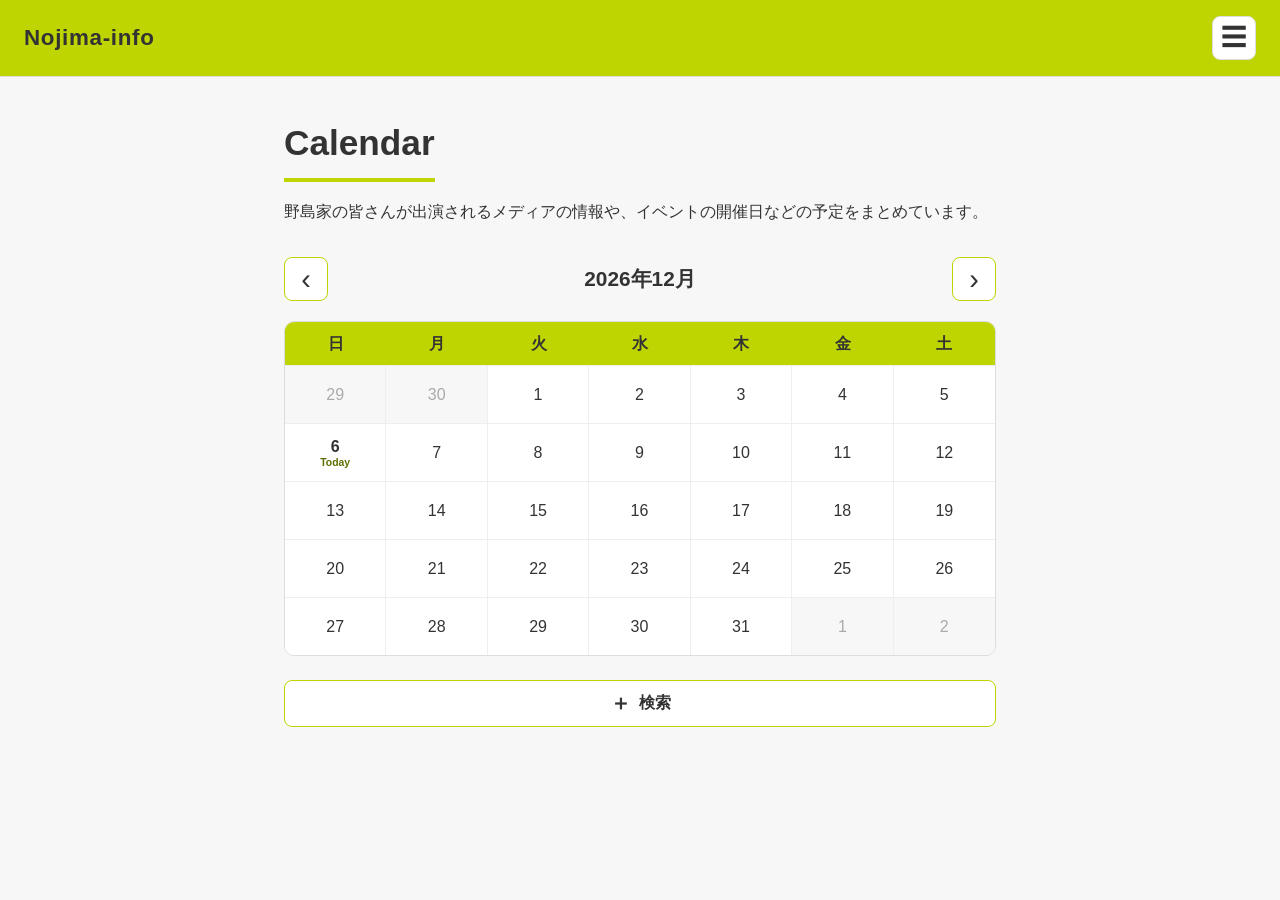
==== calendar.html @ 1ffdad1c "Update calendar.html" ====
<!DOCTYPE html>
<html lang="ja">
<head>
<meta charset="UTF-8">
<meta name="viewport" content="width=device-width, initial-scale=1.0">
<title>Calendar｜Nojima-info</title>
<link rel="stylesheet" href="style.css">
</head>
<body>
<header>
<h1>Nojima-info</h1>
<button class="menu-button" type="button" aria-label="Open menu" aria-expanded="false">☰</button>
</header>
<nav class="menu">
<a href="index.html">Top</a>
<a href="calendar.html">Calendar</a>
<a href="music.html">Music</a>
<a href="profile.html">Profile</a>
</nav>
<main class="page-content calendar-page">
<h2 class="calendar-page-title">Calendar</h2>
<p class="calendar-page-description">野島家の皆さんが出演されるメディアの情報や、イベントの開催日などの予定をまとめています。</p>
<section class="calendar-controls">
<button id="prev-month" type="button" aria-label="前の月">‹</button>
<label class="calendar-month-picker">
<input id="month-picker" type="month" aria-label="表示する年月">
<span id="calendar-title">2026年9月</span>
</label>
<button id="next-month" type="button" aria-label="次の月">›</button>
</section>
<section class="calendar" aria-label="カレンダー">
<div class="calendar-weekdays">
<div>日</div>
<div>月</div>
<div>火</div>
<div>水</div>
<div>木</div>
<div>金</div>
<div>土</div>
</div>
<div class="calendar-days" id="calendar-days"></div>
</section>
<section class="selected-date" id="selected-date" hidden>
<h3 id="selected-date-title"></h3>
<p>この日の予定はありません。</p>
</section>
<section class="calendar-search">
<button id="search-toggle" class="calendar-search-toggle" type="button" aria-expanded="false" aria-controls="calendar-search-panel">
<span id="search-toggle-icon">＋</span>
<span>検索</span>
</button>
<div id="calendar-search-panel" class="calendar-search-panel" hidden>
<div class="search-group">
<h3>出演者で検索</h3>
<div class="search-options">
<label><input type="checkbox" name="member" value="野島昭生さん">昭生さん</label>
<label><input type="checkbox" name="member" value="野島裕史さん">裕史さん</label>
<label><input type="checkbox" name="member" value="野島健児さん">健児さん</label>
<label><input type="checkbox" name="member" value="野島透也さん">透也さん</label>
<label><input type="checkbox" name="member" value="野島悠生さん">悠生さん</label>
<label><input type="checkbox" name="member" value="野島瑠玖さん">瑠玖さん</label>
</div>
<div class="search-actions">
<button class="search-button" type="button">検索</button>
<button class="clear-button" type="button">クリア</button>
</div>
</div>
<div class="search-group">
<h3>予定の種類で検索</h3>
<div class="search-options">
<label><input type="checkbox" name="type" value="アニメ">アニメ</label>
<label><input type="checkbox" name="type" value="CD">CD</label>
<label><input type="checkbox" name="type" value="イベント">イベント</label>
<label><input type="checkbox" name="type" value="ラジオ">ラジオ</label>
<label><input type="checkbox" name="type" value="その他">その他</label>
</div>
<div class="search-actions">
<button class="search-button" type="button">検索</button>
<button class="clear-button" type="button">クリア</button>
</div>
</div>
<div class="search-group">
<h3>キーワードで検索</h3>
<div class="search-keyword">
<input id="search-keyword" type="text" placeholder="イベント名などを入力">
</div>
<div class="search-actions">
<button class="search-button" type="button">検索</button>
<button class="clear-button" type="button">クリア</button>
</div>
</div>
</div>
</section>
<section class="search-results" id="search-results" hidden>
<h3>検索結果</h3>
<p id="search-result-count">ヒット数・0件</p>
<div id="search-result-list"></div>
</section>
</main>
<script src="menu.js"></script>
<script src="calendar.js"></script>
</body>
</html>
---- style.css ----
:root{
--main-color:#BED501;
--main-color-light:#f4f8d6;
--main-color-dark:#5f6d00;
--text-color:#333;
--background-color:#f7f7f7;
--surface-color:#fff;
--border-color:#ddd;
--border-light-color:#eee;
}
@media(prefers-color-scheme:dark){
:root{
--main-color:#FFD745;
--main-color-light:#4a411f;
--main-color-dark:#FFD745;
--text-color:#eeeeee;
--background-color:#17191d;
--surface-color:#24272d;
--border-color:#454a54;
--border-light-color:#353a43;
}
.menu a{
color:#333!important;
}
}
*{box-sizing:border-box}
html{font-size:16px}
body{margin:0;font-family:-apple-system,BlinkMacSystemFont,"Hiragino Kaku Gothic ProN","Yu Gothic",Meiryo,sans-serif;background:var(--background-color);color:var(--text-color);line-height:1.7}
header{position:sticky;top:0;z-index:1000;display:flex;align-items:center;justify-content:space-between;min-height:64px;padding:12px 16px;background:var(--main-color);border-bottom:1px solid var(--border-color)}
header h1{margin:0;font-size:1.25rem;letter-spacing:.03em;color:#333}
.menu-button{display:flex;align-items:center;justify-content:center;width:44px;height:44px;border:1px solid var(--border-color);border-radius:8px;background:var(--surface-color);color:var(--text-color);font-size:1.6rem;line-height:1;cursor:pointer}
.menu{position:fixed;inset:0;z-index:999;display:flex;flex-direction:column;align-items:center;justify-content:center;background:var(--main-color);padding:80px 24px 40px;opacity:0;visibility:hidden;pointer-events:none;transition:opacity .25s ease,visibility .25s ease}
.menu.open{opacity:1;visibility:visible;pointer-events:auto}
.menu a{display:block;padding:14px 32px;color:#333;text-decoration:none;font-size:1.3rem;font-weight:bold;text-align:center;border:0;opacity:0;transform:translateY(10px);transition:opacity .25s ease,transform .25s ease}
.menu.open a{opacity:1;transform:translateY(0)}
.menu.open a:nth-child(1){transition-delay:.08s}
.menu.open a:nth-child(2){transition-delay:.14s}
.menu.open a:nth-child(3){transition-delay:.20s}
.menu.open a:nth-child(4){transition-delay:.26s}
.page-content{width:100%;max-width:900px;margin:0 auto;padding:24px 16px}
.page-content h2{margin:0 0 16px;font-size:1.35rem;line-height:1.5}
.page-content p{margin:0 0 12px}
a{color:var(--main-color-dark)}
button:focus-visible,a:focus-visible{outline:3px solid var(--main-color);outline-offset:3px}
@media(min-width:768px){
.menu{top:72px}
header{padding:16px 24px}
header h1{font-size:1.4rem}
.page-content{padding:40px 24px}
.page-content h2{font-size:1.6rem}
}
.profile-list{display:grid;grid-template-columns:1fr;gap:16px}
.profile-card{padding:20px;border:1px solid var(--main-color);border-radius:8px;background:var(--surface-color)}
.profile-card h3{margin:0 0 8px;font-size:1.1rem}
.profile-card p{margin:0;color:var(--text-color)}
@media(min-width:600px){
.profile-list{grid-template-columns:repeat(2,1fr)}
}
.profile-button{display:inline-block;margin-top:12px;padding:9px 16px;border:1px solid var(--main-color);border-radius:8px;background:var(--surface-color);color:var(--text-color);font-size:1rem;cursor:pointer}
.profile-button:hover{background:var(--main-color-light)}
.profile-modal{position:fixed;inset:0;z-index:2000;display:flex;align-items:center;justify-content:center;padding:20px;background:rgba(0,0,0,.5)}
.profile-modal[hidden]{display:none}
.profile-modal-content{position:relative;width:100%;max-width:520px;max-height:80vh;overflow:auto;padding:24px;border-radius:12px;background:var(--surface-color);color:var(--text-color)}
.profile-modal-content h2{margin:0 36px 16px 0;padding-bottom:8px;border-bottom:3px solid var(--main-color)}
.modal-close{position:absolute;top:10px;right:12px;width:36px;height:36px;border:0;background:transparent;color:var(--text-color);font-size:1.8rem;line-height:1;cursor:pointer}
.profile-modal-content dl{display:grid;grid-template-columns:7em 1fr;margin:0 0 24px}
.profile-modal-content dt,.profile-modal-content dd{margin:0;padding:8px 0;border-bottom:1px solid var(--border-light-color)}
.profile-modal-content dt{font-weight:bold}
.profile-modal-content h3{margin:0 0 8px;font-size:1.05rem}
.profile-modal-content p{margin:0}
#modal-title{
display:flex;
flex-direction:column;
gap:4px;
}
.english-name{
font-size:0.85rem;
font-weight:normal;
color:var(--text-color);
}
.info-button{display:inline-block;padding:10px 20px;border:1px solid var(--main-color);border-radius:8px;background:var(--main-color);color:#333;font-size:1rem;font-weight:bold;cursor:pointer}
.info-button:focus-visible{outline:3px solid var(--main-color);outline-offset:3px}
.info-modal{position:fixed;inset:0;z-index:2000;display:flex;align-items:center;justify-content:center;padding:20px;background:rgba(0,0,0,.5)}
.info-modal[hidden]{display:none}
.info-modal-content{position:relative;width:100%;max-width:520px;max-height:80vh;overflow:auto;padding:24px;border-radius:12px;background:var(--surface-color);color:var(--text-color)}
.info-modal-content h2{margin:0 36px 16px 0;padding-bottom:8px;border-bottom:3px solid var(--main-color)}
.info-modal-content p{margin:0 0 12px}
.info-modal-close{position:absolute;top:10px;right:12px;width:36px;height:36px;border:0;background:transparent;color:var(--text-color);font-size:1.8rem;line-height:1;cursor:pointer}
.info-modal-close:focus-visible{outline:3px solid var(--main-color);outline-offset:3px}
.info-button{margin-bottom:24px}
.profile-page-title{margin:0 0 16px;font-size:2.2rem!important;line-height:1.3;color:var(--text-color);border-bottom:4px solid var(--main-color);padding-bottom:8px}
.profile-page-description{margin:0 0 24px}
.profile-page-title{display:inline-block}
.profile-list{max-width:760px;margin-left:auto;margin-right:auto}
@media(max-width:599px){
.profile-list{width:100%}
}
.profile-page{max-width:760px;padding-left:24px;padding-right:24px;padding-top:40px}
.top-page{max-width:760px;padding-left:24px;padding-right:24px;padding-top:40px}
.calendar-page{max-width:760px;padding-left:24px;padding-right:24px;padding-top:40px}
.calendar-page-title{margin:0 0 24px;font-size:2.2rem!important;line-height:1.3;color:var(--text-color);border-bottom:4px solid var(--main-color);padding-bottom:8px;display:inline-block}
.calendar-controls{display:flex;align-items:center;justify-content:space-between;gap:16px;margin-bottom:20px}
.calendar-controls h3{margin:0;font-size:1.3rem;text-align:center}
.calendar-controls button{width:44px;height:44px;border:1px solid var(--main-color);border-radius:8px;background:var(--surface-color);color:var(--text-color);font-size:1.8rem;line-height:1;cursor:pointer}
.calendar-controls button:hover{background:var(--main-color-light)}
.calendar-jump{display:flex;align-items:center;justify-content:center;gap:12px;margin-bottom:20px}
.calendar-jump label{font-weight:bold}
.calendar-jump input{padding:8px 10px;border:1px solid var(--border-color);border-radius:8px;background:var(--surface-color);color:var(--text-color);font-size:1rem}
.calendar{width:100%;overflow:hidden;border:1px solid var(--border-color);border-radius:10px;background:var(--surface-color)}
.calendar-weekdays,.calendar-days{display:grid;grid-template-columns:repeat(7,1fr)}
.calendar-weekdays div{padding:8px 2px;text-align:center;font-weight:bold;background:var(--main-color);color:#333}
.calendar-day{min-height:58px;padding:8px 4px;border:0;border-right:1px solid var(--border-light-color);border-top:1px solid var(--border-light-color);background:var(--surface-color);color:var(--text-color);font-size:1rem;text-align:center;cursor:pointer}
.calendar-day:nth-child(7n){border-right:0}
.calendar-day:hover{background:var(--main-color-light)}
.calendar-day.other-month{color:#aaa;background:var(--background-color);cursor:default}
.calendar-day:disabled{cursor:default}
.selected-date{margin-top:24px;padding:20px;border:1px solid var(--main-color);border-radius:10px;background:var(--surface-color)}
.selected-date h3{margin:0 0 12px;font-size:1.2rem}
.selected-date p{margin:0}
@media(max-width:599px){
.calendar-page{padding-left:16px;padding-right:16px}
.calendar-day{min-height:52px;padding:7px 2px}
.calendar-controls h3{font-size:1.15rem}
.calendar-jump{flex-direction:column;gap:6px}
}
.calendar-day.has-event{font-weight:bold;box-shadow:inset 0 -4px 0 var(--main-color)}
.event-list{display:flex;flex-direction:column;gap:10px}
.event-item{display:flex;align-items:center;justify-content:space-between;gap:12px;width:100%;padding:12px 14px;border:1px solid var(--main-color);border-radius:8px;background:var(--surface-color);color:var(--text-color);text-align:left;font-size:1rem;cursor:pointer}
.event-item:hover{background:var(--main-color-light)}
.event-item span{flex-shrink:0;padding:3px 8px;border-radius:4px;background:var(--main-color-light);font-size:.8rem}
.event-detail dl{display:grid;grid-template-columns:6em 1fr;margin:0 0 16px}
.event-detail dt,.event-detail dd{margin:0;padding:8px 0;border-bottom:1px solid var(--border-light-color)}
.event-detail dt{font-weight:bold}
.event-detail p{margin:0 0 16px}
.event-detail a{color:var(--main-color-dark);font-weight:bold}
.event-back-button{padding:9px 14px;border:1px solid var(--main-color);border-radius:8px;background:var(--surface-color);color:var(--text-color);font-size:.95rem;cursor:pointer}
.event-back-button:hover{background:var(--main-color-light)}
.calendar-month-picker{position:relative;display:flex;align-items:center;justify-content:center;min-width:140px;min-height:44px;cursor:pointer}
.calendar-month-picker input{position:absolute;inset:0;width:100%;height:100%;opacity:0;cursor:pointer}
.calendar-month-picker span{font-size:1.3rem;font-weight:bold;text-align:center}
.calendar-page-description{margin:0 0 24px}
.event-memo-label{display:block;margin:20px 0 8px;font-weight:bold}
.event-memo{display:block;width:100%;padding:10px;border:1px solid var(--border-color);border-radius:8px;background:var(--surface-color);color:var(--text-color);font:inherit;line-height:1.6;resize:vertical}
.event-memo:focus{outline:3px solid var(--main-color);outline-offset:2px}
.event-memo-save{margin-top:10px;padding:9px 16px;border:1px solid var(--main-color);border-radius:8px;background:var(--main-color);color:#333;font-size:1rem;font-weight:bold;cursor:pointer}
.event-memo-save:hover{background:var(--main-color-light)}
.calendar-day.selected{background:var(--main-color)!important;color:#333;font-weight:bold;box-shadow:inset 0 0 0 3px var(--main-color-dark)}
.event-memo-save{margin-right:12px}
.calendar-page-description{margin:0 0 24px}
.profile-page-description{margin-bottom:32px!important}
.calendar-page-description{margin-bottom:32px!important}
.calendar-day{display:flex;flex-direction:column;align-items:center;justify-content:center;gap:2px}
.calendar-day-number{line-height:1.2}
.calendar-today{font-size:.65rem;font-weight:bold;line-height:1;color:var(--main-color-dark)}
.calendar-day.today{font-weight:bold}
.calendar-search{margin-top:24px}
.calendar-search-toggle{display:flex;align-items:center;justify-content:center;gap:8px;width:100%;padding:12px 16px;border:1px solid var(--main-color);border-radius:8px;background:var(--surface-color);color:var(--text-color);font-size:1rem;font-weight:bold;cursor:pointer}
.calendar-search-toggle:hover{background:var(--main-color-light)}
#search-toggle-icon{font-size:1.3rem;line-height:1}
.calendar-search-panel{margin-top:12px;padding:20px;border:1px solid var(--border-color);border-radius:10px;background:var(--surface-color)}
.calendar-search-panel[hidden]{display:none}
.calendar-search-panel p{margin:0}
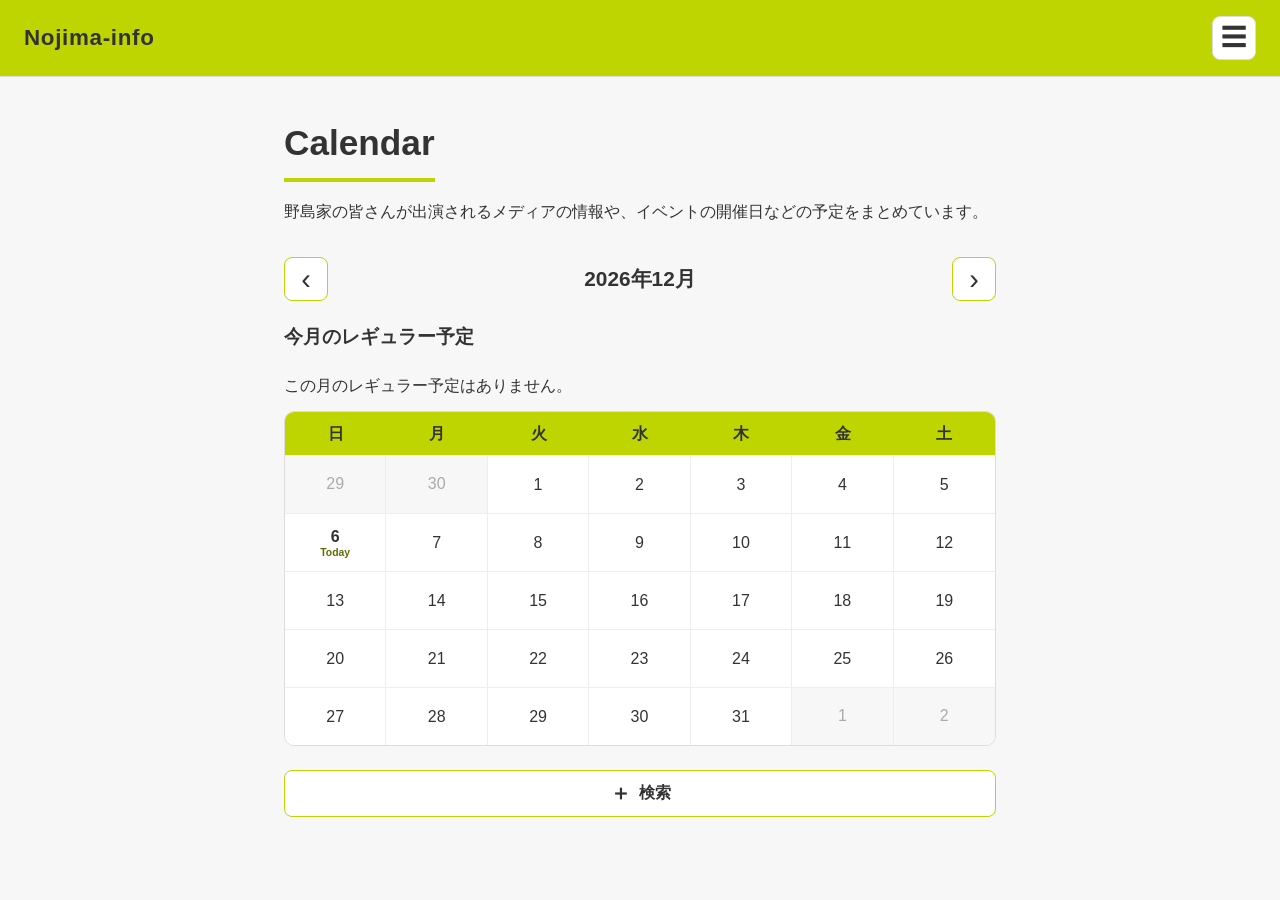
==== commit f02e5cc6: "Update calendar.html" ====
--- a/calendar.html
+++ b/calendar.html
@@ -27,6 +27,12 @@
 <span id="calendar-title">2026年9月</span>
 </label>
 <button id="next-month" type="button" aria-label="次の月">›</button>
+</section>
+  <section class="regular-schedules" id="regular-schedules">
+<h3>今月のレギュラー予定</h3>
+<div id="regular-schedule-list" class="event-list">
+<p>この月のレギュラー予定はありません。</p>
+</div>
 </section>
 <section class="calendar" aria-label="カレンダー">
 <div class="calendar-weekdays">
@@ -69,11 +75,21 @@
 <h3>予定の種類で検索</h3>
 <div class="search-options">
 <label><input type="checkbox" name="type" value="アニメ">アニメ</label>
+  <label><input type="checkbox" name="type" value="ドラマ">ドラマ</label>
+    <label><input type="checkbox" name="type" value="映画">映画</label>
+<label><input type="checkbox" name="type" value="ナレーション">ナレーション</label>
+<label><input type="checkbox" name="type" value="ラジオ">ラジオ</label>
+  <label><input type="checkbox" name="type" value="舞台">舞台</label>
+  <label><input type="checkbox" name="type" value="イベント">イベント</label>
+    <label><input type="checkbox" name="type" value="配信">配信</label>
 <label><input type="checkbox" name="type" value="CD">CD</label>
-<label><input type="checkbox" name="type" value="イベント">イベント</label>
-<label><input type="checkbox" name="type" value="ラジオ">ラジオ</label>
+  <label><input type="checkbox" name="type" value="DVD">DVD</label>
 <label><input type="checkbox" name="type" value="その他">その他</label>
 </div>
+  <label class="regular-search-option">
+<input type="checkbox" id="search-regular">
+レギュラーの予定を表示する
+</label>
 <div class="search-actions">
 <button class="search-button" type="button">検索</button>
 <button class="clear-button" type="button">クリア</button>
--- a/style.css
+++ b/style.css
@@ -160,3 +160,104 @@
 .calendar-search-panel{margin-top:12px;padding:20px;border:1px solid var(--border-color);border-radius:10px;background:var(--surface-color)}
 .calendar-search-panel[hidden]{display:none}
 .calendar-search-panel p{margin:0}
+.search-group{padding:20px 0;border-bottom:1px solid var(--border-light-color)}
+.search-group:first-child{padding-top:0}
+.search-group:last-child{border-bottom:0}
+.search-group h3{margin:0 0 12px;font-size:1.05rem}
+.search-options{display:grid;grid-template-columns:repeat(3,1fr);gap:10px 12px}
+.search-options label{display:flex;align-items:center;gap:6px;min-width:0;padding:4px 0;cursor:pointer}
+.search-options input{width:18px;height:18px;flex-shrink:0;margin:0;accent-color:var(--main-color-dark)}
+.search-actions{display:flex;gap:10px;margin-top:14px}
+.search-button,.clear-button{padding:8px 16px;border:1px solid var(--main-color);border-radius:8px;font-size:.95rem;font-weight:bold;cursor:pointer}
+.search-button{background:var(--main-color);color:#333}
+.clear-button{background:var(--surface-color);color:var(--text-color)}
+.search-button:hover,.clear-button:hover{background:var(--main-color-light)}
+.search-keyword input{width:100%;padding:10px 12px;border:1px solid var(--border-color);border-radius:8px;background:var(--surface-color);color:var(--text-color);font:inherit}
+.search-keyword input:focus{outline:3px solid var(--main-color);outline-offset:2px}
+.search-results{margin-top:24px;padding:20px;border:1px solid var(--main-color);border-radius:10px;background:var(--surface-color)}
+.search-results h3{margin:0 0 6px;font-size:1.2rem}
+.search-result-count{margin:0 0 16px;font-weight:bold}
+#search-result-list{display:flex;flex-direction:column;gap:10px}
+@media(max-width:599px){
+.search-options{grid-template-columns:repeat(2,1fr);gap:8px 10px}
+.search-options label{font-size:.95rem}
+}
+.search-result-info{
+  display:flex;
+  flex-direction:column;
+  align-items:flex-start;
+  gap:4px;
+  min-width:0;
+}
+
+.search-result-info small{
+  font-size:.85rem;
+}
+
+.search-result-info strong{
+  line-height:1.5;
+}
+
+.search-result-tags{
+  display:flex;
+  flex-wrap:wrap;
+  justify-content:flex-end;
+  gap:6px;
+  flex-shrink:0;
+}
+
+.search-result-tags span{
+  padding:3px 8px;
+  border-radius:4px;
+  background:var(--main-color-light);
+  font-size:.8rem;
+  white-space:nowrap;
+}
+
+@media(max-width:599px){
+  .event-item{
+    align-items:flex-start;
+  }
+
+  .search-result-tags{
+    justify-content:flex-start;
+  }
+}
+.search-result-info{
+  display:flex;
+  flex-direction:column;
+  align-items:flex-start;
+  gap:4px;
+  min-width:0;
+  width:100%;
+}
+
+.search-result-info small{
+  font-size:.85rem;
+}
+
+.search-result-info strong{
+  line-height:1.5;
+}
+
+.search-result-tags{
+  display:flex;
+  flex-wrap:wrap;
+  justify-content:flex-start;
+  gap:6px;
+  width:100%;
+  margin-top:4px;
+}
+
+.search-result-tags span{
+  padding:3px 8px;
+  border-radius:4px;
+  background:var(--main-color-light);
+  font-size:.8rem;
+  white-space:nowrap;
+}
+
+.search-results .event-item{
+  flex-direction:column;
+  align-items:flex-start;
+}
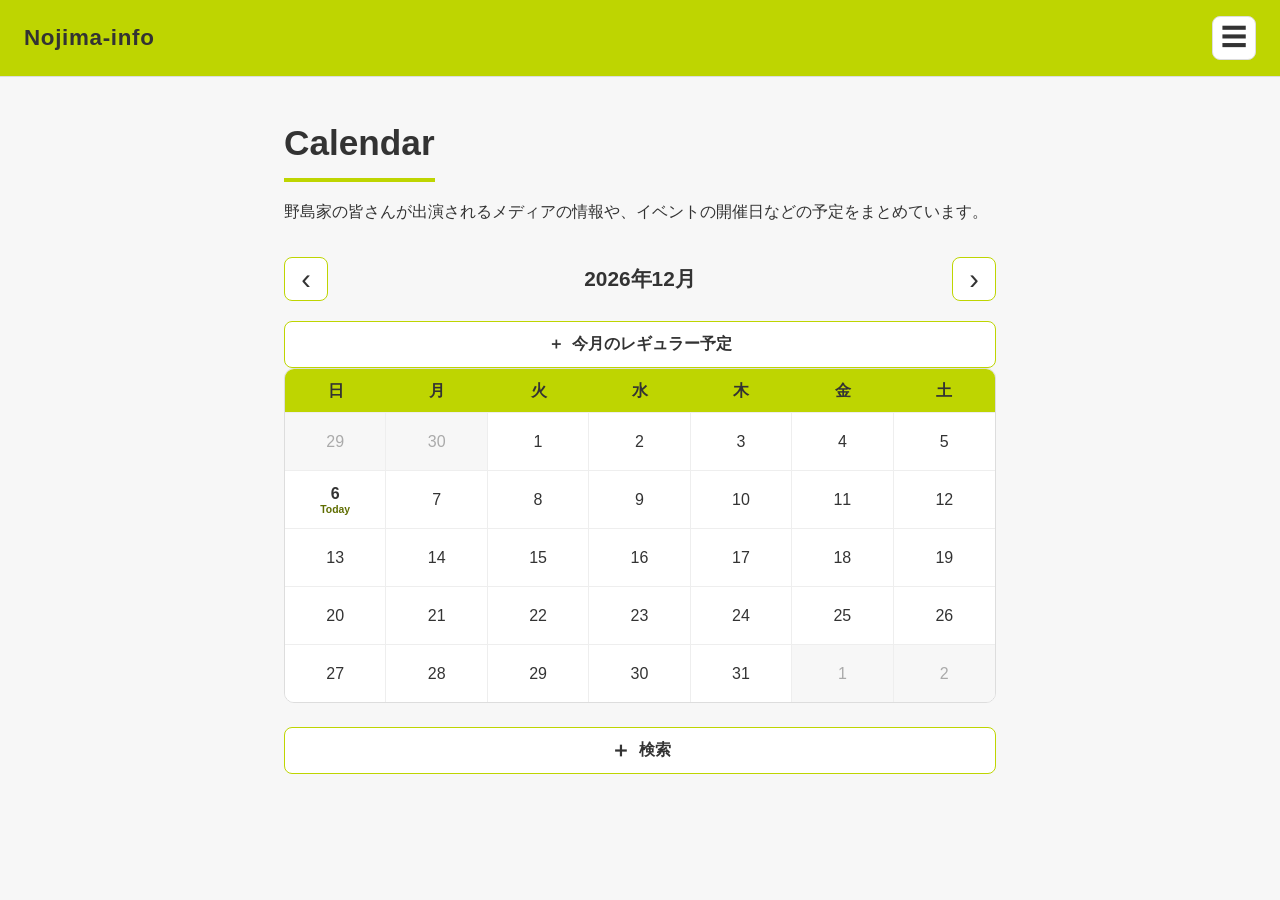
==== commit 624c7bd4: "Update calendar.html" ====
--- a/calendar.html
+++ b/calendar.html
@@ -28,10 +28,16 @@
 </label>
 <button id="next-month" type="button" aria-label="次の月">›</button>
 </section>
-  <section class="regular-schedules" id="regular-schedules">
-<h3>今月のレギュラー予定</h3>
+  <section class="regular-schedules">
+<button id="regular-schedule-toggle" class="calendar-search-toggle" type="button" aria-expanded="false" aria-controls="regular-schedule-panel">
+<span id="regular-schedule-toggle-icon">＋</span>
+<span>今月のレギュラー予定</span>
+</button>
+
+<div id="regular-schedule-panel" class="calendar-search-panel" hidden>
 <div id="regular-schedule-list" class="event-list">
 <p>この月のレギュラー予定はありません。</p>
+</div>
 </div>
 </section>
 <section class="calendar" aria-label="カレンダー">
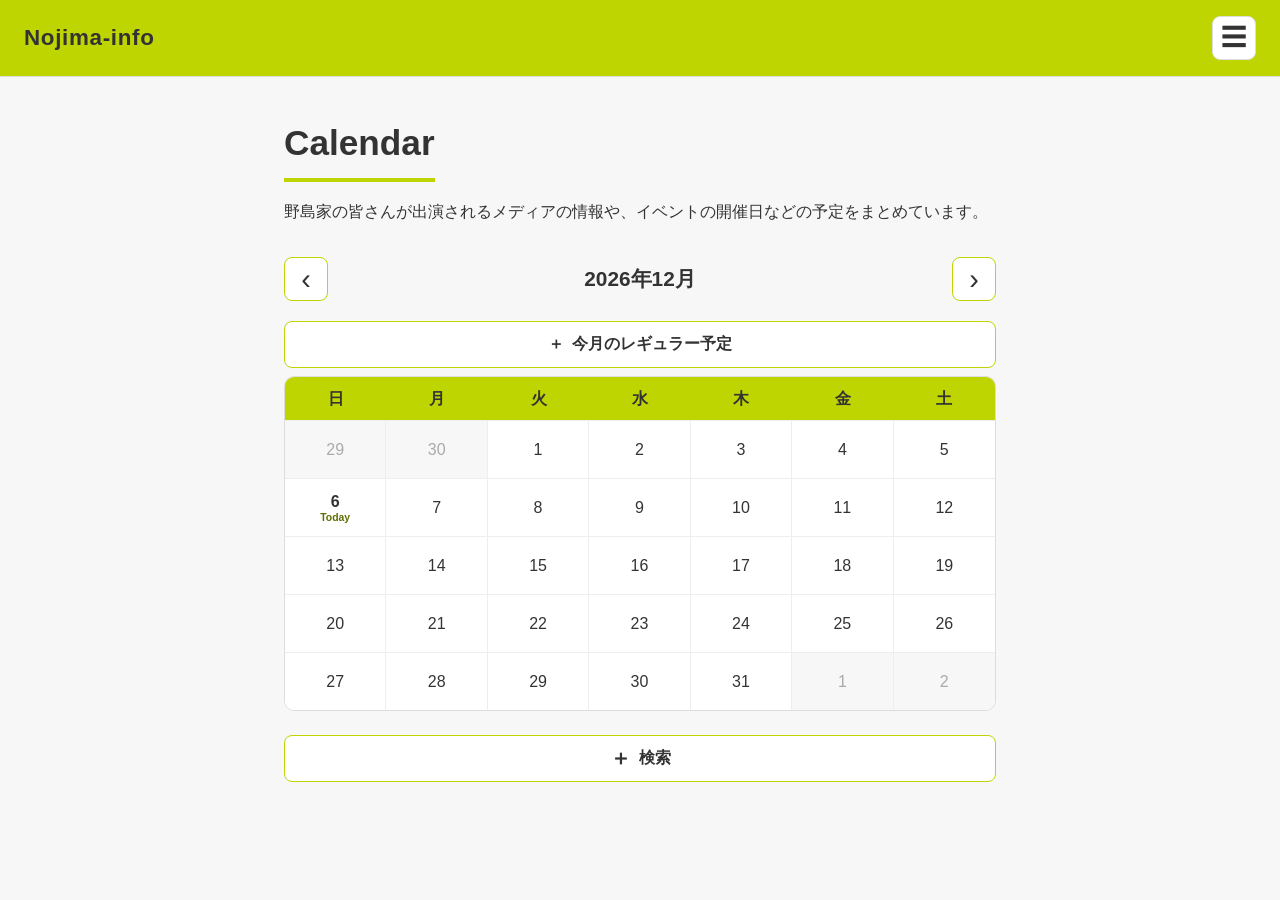
==== commit e93274d8: "Update calendar.html" ====
--- a/calendar.html
+++ b/calendar.html
@@ -62,9 +62,16 @@
 <span>検索</span>
 </button>
 <div id="calendar-search-panel" class="calendar-search-panel" hidden>
+<div class="regular-search-option">
+<label>
+<input type="checkbox" id="search-regular">
+レギュラーの予定を表示する
+</label>
+</div>
+
 <div class="search-group">
 <h3>出演者で検索</h3>
-<div class="search-options">
+  <div class="search-options">
 <label><input type="checkbox" name="member" value="野島昭生さん">昭生さん</label>
 <label><input type="checkbox" name="member" value="野島裕史さん">裕史さん</label>
 <label><input type="checkbox" name="member" value="野島健児さん">健児さん</label>
@@ -92,10 +99,6 @@
   <label><input type="checkbox" name="type" value="DVD">DVD</label>
 <label><input type="checkbox" name="type" value="その他">その他</label>
 </div>
-  <label class="regular-search-option">
-<input type="checkbox" id="search-regular">
-レギュラーの予定を表示する
-</label>
 <div class="search-actions">
 <button class="search-button" type="button">検索</button>
 <button class="clear-button" type="button">クリア</button>
--- a/style.css
+++ b/style.css
@@ -261,3 +261,44 @@
   flex-direction:column;
   align-items:flex-start;
 }
+.regular-schedules{
+  margin-bottom:8px;
+}
+.search-regular-result{
+  width:100%;
+}
+
+.search-regular-detail{
+  width:100%;
+  padding:16px;
+  border:1px solid var(--border-color);
+  border-top:none;
+  border-radius:0 0 8px 8px;
+  background:var(--surface-color);
+  color:var(--text-color);
+}
+
+.search-regular-detail .regular-schedule-detail{
+  width:100%;
+}
+
+.search-regular-detail h3{
+  margin:0 0 16px;
+  font-size:1rem;
+}
+.regular-search-option{
+  display:flex;
+  align-items:center;
+  gap:6px;
+  min-width:0;
+  padding:4px 0;
+  cursor:pointer;
+}
+
+.regular-search-option input{
+  width:18px;
+  height:18px;
+  flex-shrink:0;
+  margin:0;
+  accent-color:var(--main-color-dark);
+}
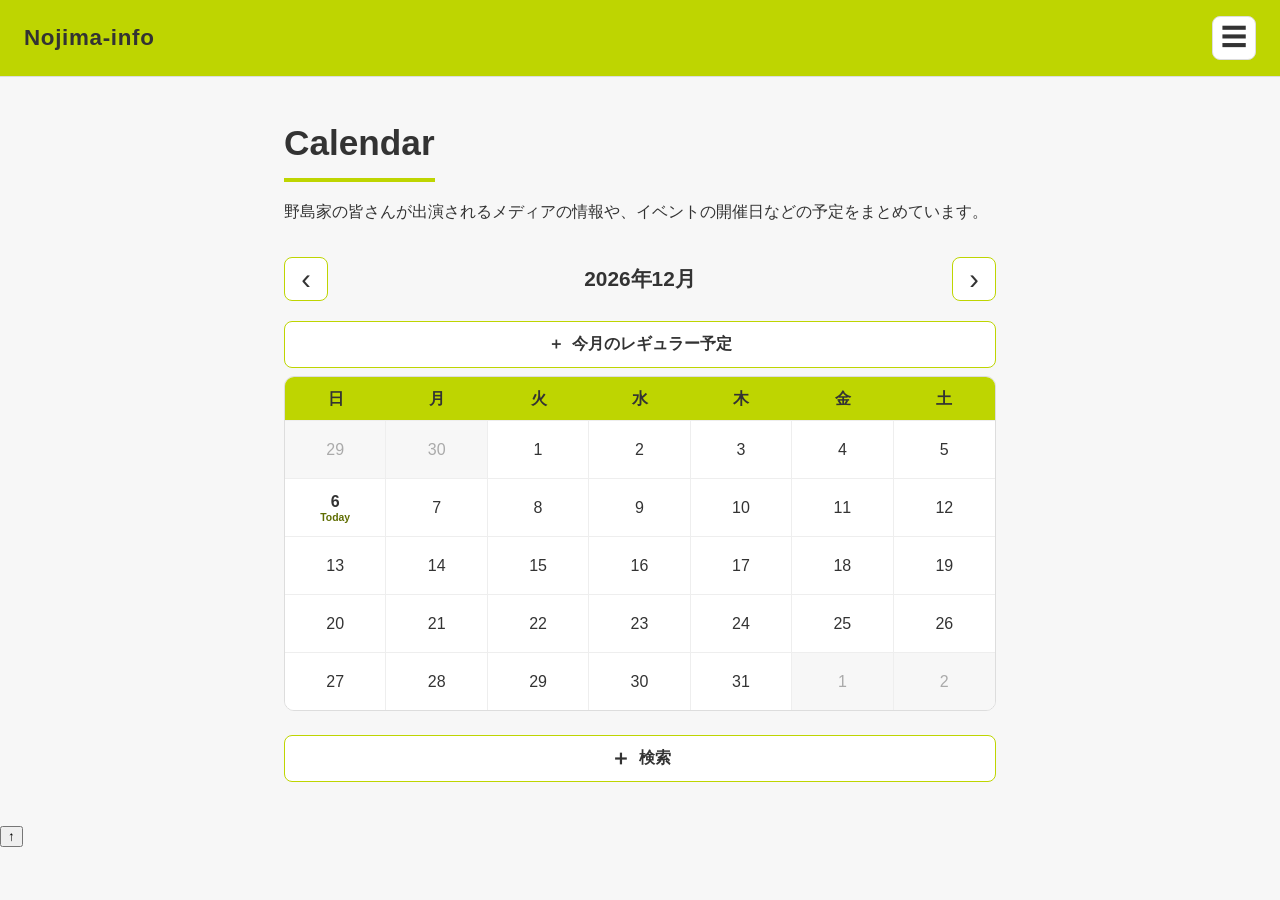
==== commit 89c20a21: "Update calendar.html" ====
--- a/calendar.html
+++ b/calendar.html
@@ -107,7 +107,7 @@
 <div class="search-group">
 <h3>キーワードで検索</h3>
 <div class="search-keyword">
-<input id="search-keyword" type="text" placeholder="イベント名などを入力">
+<input id="search-keyword" type="text" placeholder="イベント名・出演者名などを入力">
 </div>
 <div class="search-actions">
 <button class="search-button" type="button">検索</button>
@@ -124,5 +124,6 @@
 </main>
 <script src="menu.js"></script>
 <script src="calendar.js"></script>
+  <button id="page-top-button" type="button" aria-label="ページの先頭へ戻る">↑</button>
 </body>
 </html>
--- a/style.css
+++ b/style.css
@@ -287,10 +287,13 @@
   font-size:1rem;
 }
 .regular-search-option{
+  margin-bottom:20px;
+}
+
+.regular-search-option label{
   display:flex;
   align-items:center;
   gap:6px;
-  min-width:0;
   padding:4px 0;
   cursor:pointer;
 }
@@ -302,3 +305,39 @@
   margin:0;
   accent-color:var(--main-color-dark);
 }
+.search-normal-result{
+  width:100%;
+}
+
+.search-normal-detail{
+  width:100%;
+  padding:16px;
+  border:1px solid var(--border-color);
+  border-top:none;
+  border-radius:0 0 8px 8px;
+  background:var(--surface-color);
+  color:var(--text-color);
+}
+
+.search-normal-detail h3{
+  margin:0 0 16px;
+  font-size:1rem;
+}
+
+.search-normal-detail .event-detail{
+  width:100%;
+}
+.event-detail dd a{
+  display:block;
+  margin-bottom:6px;
+}
+.event-detail dd a:last-child{
+  margin-bottom:0;
+}
+.calendar-day.today.selected .calendar-today{
+  color:#333;
+}
+.search-results .event-item.selected-search-event{
+  background:var(--surface-color);
+  border-color:var(--main-color-dark);
+}
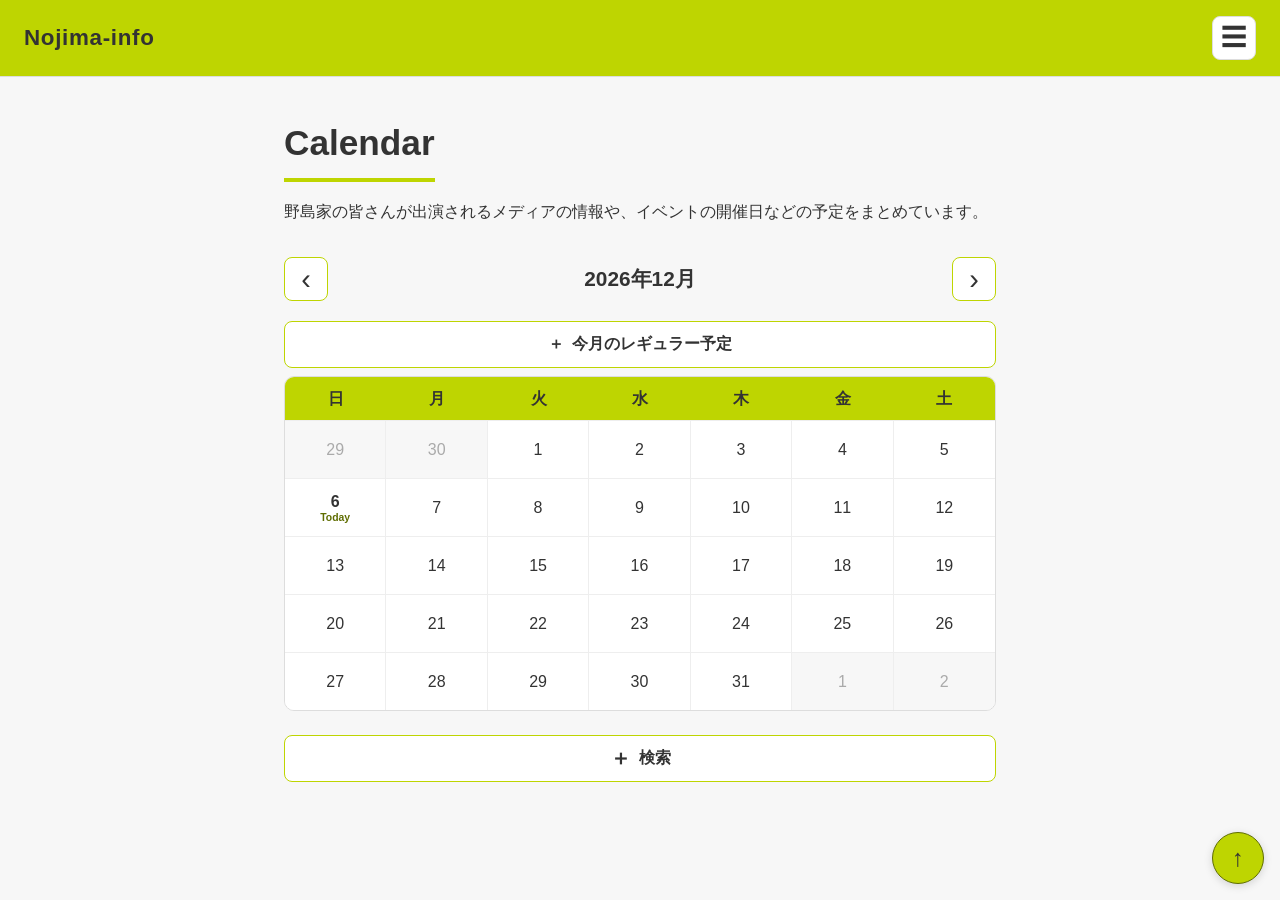
==== commit 80f43d31: "Update calendar.html" ====
--- a/calendar.html
+++ b/calendar.html
@@ -122,8 +122,8 @@
 <div id="search-result-list"></div>
 </section>
 </main>
+<button id="page-top-button" type="button" aria-label="ページの先頭へ戻る">↑</button>
 <script src="menu.js"></script>
 <script src="calendar.js"></script>
-  <button id="page-top-button" type="button" aria-label="ページの先頭へ戻る">↑</button>
 </body>
 </html>
--- a/style.css
+++ b/style.css
@@ -337,7 +337,28 @@
 .calendar-day.today.selected .calendar-today{
   color:#333;
 }
-.search-results .event-item.selected-search-event{
+.event-item.selected-search-event{
   background:var(--surface-color);
   border-color:var(--main-color-dark);
 }
+#page-top-button{
+position:fixed;
+right:16px;
+bottom:16px;
+z-index:1500;
+width:52px;
+height:52px;
+padding:0;
+border:1px solid var(--main-color-dark);
+border-radius:50%;
+background:var(--main-color);
+color:#333;
+font-size:1.5rem;
+font-weight:bold;
+line-height:1;
+cursor:pointer;
+box-shadow:0 2px 8px rgba(0,0,0,.15);
+}
+#page-top-button:hover{
+background:var(--main-color-light);
+}
